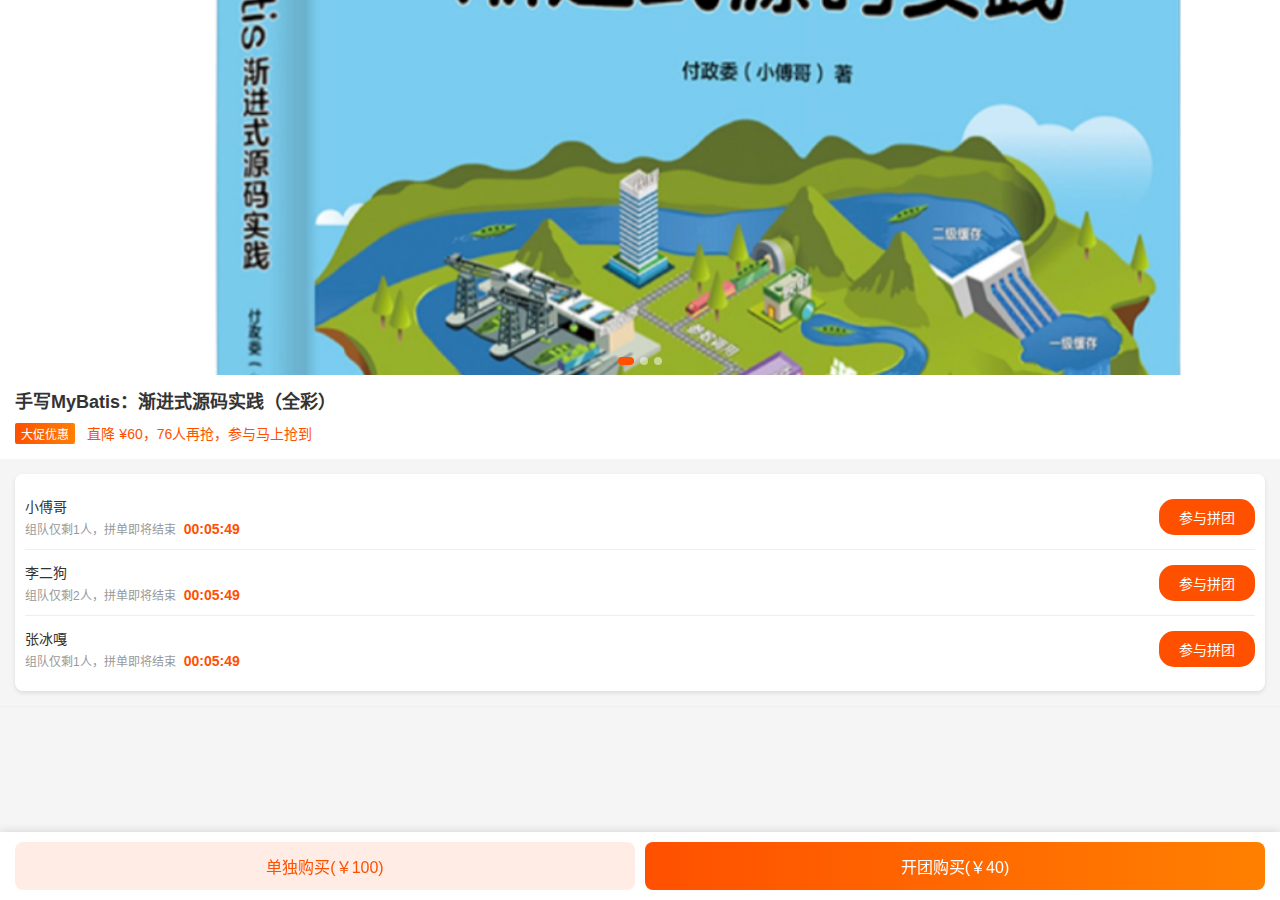
==== docs/dev-ops/nginx/html/index.html @ ea09f821 "拼团系统UI设计" ====
<!DOCTYPE html>
<html lang="zh-CN">
<head>
	<meta charset="UTF-8">
	<meta name="viewport" content="width=device-width, initial-scale=1.0">
	<title>小傅哥 - 拼团项目 - 商品详情页</title>
	<link rel="stylesheet" href="css/index.css">
</head>
<body>
<!-- 轮播图 -->
<div class="swiper-container">
	<div class="swiper-wrapper">
		<div class="swiper-slide"><img src="./images/sku-13811216-01.png"></div>
		<div class="swiper-slide"><img src="./images/sku-13811216-02.png"></div>
		<div class="swiper-slide"><img src="./images/sku-13811216-03.png"></div>
	</div>
	<div class="swiper-pagination"></div>
</div>

<!-- 商品信息 -->
<div class="product-info">
	<h1 class="product-title">手写MyBatis：渐进式源码实践（全彩）</h1>
	<span class="promotion-tag">大促优惠</span>
	<span class="promotion-text">直降 ¥60，76人再抢，参与马上抢到</span>
</div>

<!-- 修改后的拼单列表结构 -->
<div class="group-list">
	<div class="group-item">
		<div>
			<div class="user-info">小傅哥</div>
			<div class="group-status">
				<span>组队仅剩1人，拼单即将结束</span>
				<span class="countdown">00:05:49</span>
			</div>
		</div>
		<div class="right">
			<button class="group-btn" data-price="40">参与拼团</button>
		</div>
	</div>
	<div class="group-item">
		<div>
			<div class="user-info">李二狗</div>
			<div class="group-status">
				<span>组队仅剩2人，拼单即将结束</span>
				<span class="countdown">00:05:49</span>
			</div>
		</div>
		<div class="right">
			<button class="group-btn" data-price="40">参与拼团</button>
		</div>
	</div>
	<div class="group-item">
		<div>
			<div class="user-info">张冰嘎</div>
			<div class="group-status">
				<span>组队仅剩1人，拼单即将结束</span>
				<span class="countdown">00:05:49</span>
			</div>
		</div>
		<div class="right">
			<button class="group-btn" data-price="40">参与拼团</button>
		</div>
	</div>
</div>

<!-- 空白区域 -->
<div class="area"></div>

<!-- 底部操作栏 -->
<div class="action-bar">
	<button class="action-btn buy-alone" data-price="100">单独购买(￥100)</button>
	<button class="action-btn group-buy" data-price="40">开团购买(￥40)</button>
</div>

<!-- 支付弹窗 -->
<div id="paymentModal" class="modal">
	<div class="modal-content">
		<h2>请扫码支付</h2>
		<p id="paymentAmount"></p>
		<img src="./images/sku-13811216-04.png" alt="支付二维码" class="qr-code">
		<div class="button-group">
			<button id="cancelPayment">取消支付</button>
			<button id="completePayment">支付完成</button>
		</div>
	</div>
</div>

<script src="js/index.js"></script>
</body>
</html>
---- docs/dev-ops/nginx/html/css/index.css ----
* {
  margin: 0;
  padding: 0;
  box-sizing: border-box;
}

body {
  background: #f5f5f5;
  font-family: Arial, sans-serif;
}

/* 轮播图样式 */
.swiper-container {
  width: 100%;
  height: 375px;
  position: relative;
  overflow: hidden;
}

.swiper-wrapper {
  display: flex;
  transition: transform 0.3s;
}

.swiper-slide {
  flex: 0 0 100%;
  height: 375px;
}

.swiper-slide img {
  width: 100%;
  height: 100%;
  object-fit: cover;
}

.swiper-pagination {
  position: absolute;
  bottom: 10px;
  left: 50%;
  transform: translateX(-50%);
  display: flex;
  gap: 6px;
}

.swiper-dot {
  width: 8px;
  height: 8px;
  border-radius: 50%;
  background: rgba(255, 255, 255, 0.5);
  transition: all 0.3s;
}

.swiper-dot.active {
  background: #ff5000;
  width: 16px;
  border-radius: 4px;
}

/* 商品信息 */
.product-info {
  padding: 15px;
  background: white;
}

.product-title {
  font-size: 18px;
  color: #333;
  line-height: 1.4;
  margin-bottom: 8px;
}

.promotion-tag {
  display: inline-block;
  padding: 2px 6px;
  background: linear-gradient(90deg, #ff5000, #ff8000);
  color: white;
  border-radius: 2px;
  font-size: 12px;
  margin-right: 8px;
}

.promotion-text {
  font-size: 14px;
  color: #ff5000;
  margin: 8px 0;
}

/* 拼单列表 */
.group-list {
  margin: 15px;
  background: white;
  border-radius: 8px;
  padding: 10px;
  box-shadow: 0 2px 4px rgba(0, 0, 0, 0.1);
}

.group-item {
  display: flex;
  justify-content: space-between;
  align-items: center;
  padding: 12px 0;
  border-bottom: 1px solid #eee;
}

.group-item:last-child {
  border-bottom: none;
}

.group-status {
  display: flex;
  align-items: center;
  gap: 8px;
  font-size: 12px;
  color: #999;
  margin-top: 4px;
}

.countdown {
  color: #ff5000;
  font-weight: bold;
}

.right {
  display: flex;
  flex-direction: column;
  align-items: flex-end;
  gap: 4px;
}

.user-info {
  font-size: 14px;
  color: #333;
}

.group-status {
  font-size: 12px;
  color: #999;
  margin-top: 4px;
}

.group-btn {
  background: #ff5000;
  color: white;
  border: none;
  padding: 8px 20px;
  border-radius: 15px;
  font-size: 14px;
  cursor: pointer;
}

.countdown {
  font-size: 14px;
  color: #ff5000;
}

/* 价格区域 */
.area {
  padding: 30px;
  border-top: 1px solid #eee;
}

.original-price {
  font-size: 14px;
  color: #999;
  text-decoration: line-through;
  margin-right: 10px;
}

.discount-price {
  font-size: 24px;
  color: #ff5000;
  font-weight: bold;
}

/* 底部操作栏 */
.action-bar {
  position: fixed;
  bottom: 0;
  left: 0;
  right: 0;
  background: white;
  padding: 10px 15px;
  display: flex;
  gap: 10px;
  box-shadow: 0 -2px 8px rgba(0, 0, 0, 0.1);
}

.action-btn {
  flex: 1;
  padding: 12px;
  border: none;
  border-radius: 8px;
  font-size: 16px;
  cursor: pointer;
}

.buy-alone {
  background: #ffece5;
  color: #ff5000;
}

.group-buy {
  background: linear-gradient(90deg, #ff5000, #ff8000);
  color: white;
}

/* 支付弹窗样式 */
.modal {
  display: none;
  position: fixed;
  z-index: 1;
  left: 0;
  top: 0;
  width: 100%;
  height: 100%;
  background-color: rgba(0, 0, 0, 0.4);
}

.modal-content {
  background-color: #fefefe;
  margin: 15% auto;
  padding: 20px;
  border: 1px solid #888;
  width: 80%;
  max-width: 400px;
  text-align: center;
  border-radius: 5px;
}

.qr-code {
  width: 200px;
  height: 200px;
  margin: 20px 0;
}

.button-group {
  display: flex;
  justify-content: space-around;
  margin-top: 20px;
}

.button-group button {
  padding: 10px 20px;
  border: none;
  border-radius: 5px;
  cursor: pointer;
}

#cancelPayment {
  background-color: #f0f0f0;
  color: #333;
}

#completePayment {
  background-color: #4caf50;
  color: white;
}
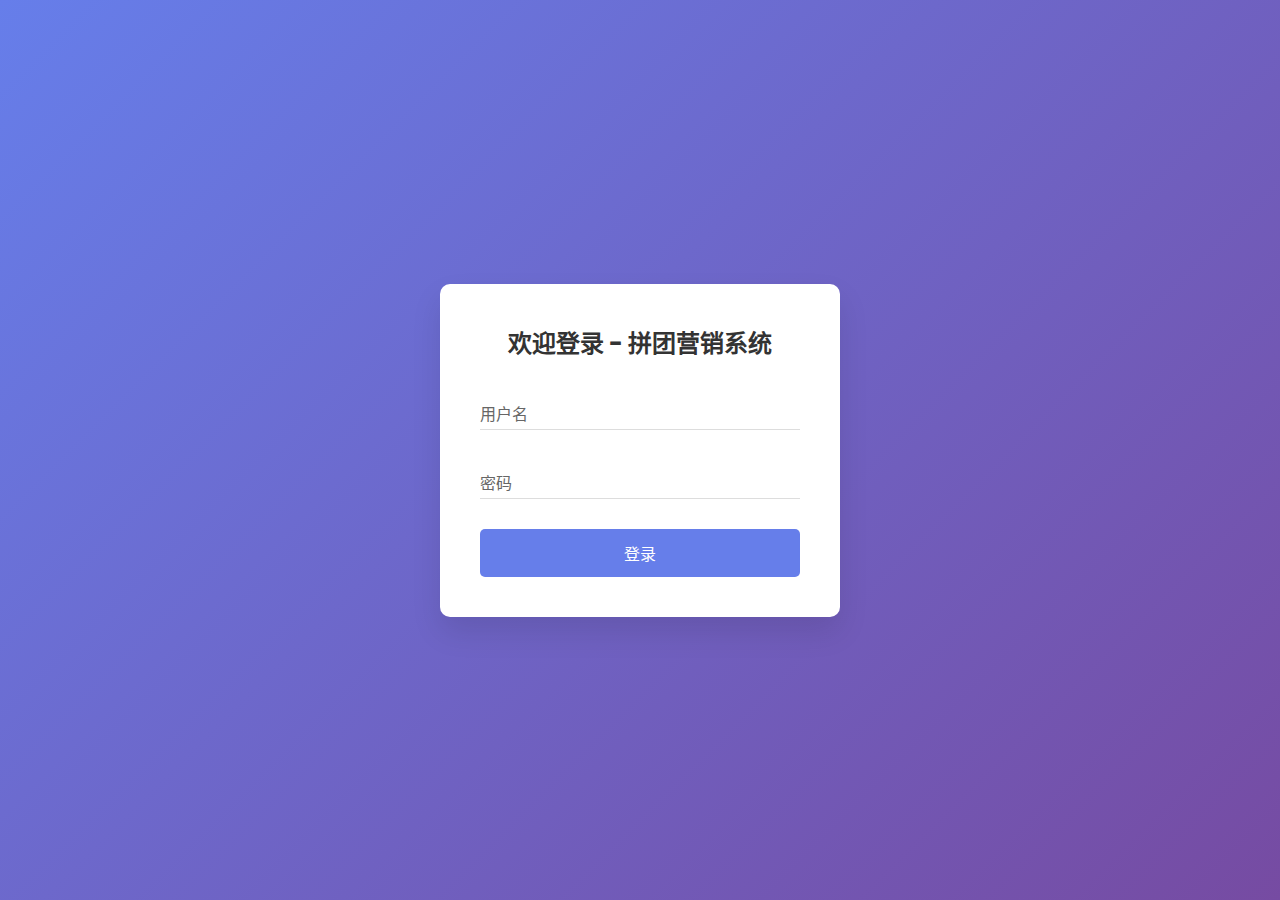
==== commit 6c534510: "交易API对接" ====
--- a/docs/dev-ops/nginx/html/index.html
+++ b/docs/dev-ops/nginx/html/index.html
@@ -5,6 +5,7 @@
 	<meta name="viewport" content="width=device-width, initial-scale=1.0">
 	<title>小傅哥 - 拼团项目 - 商品详情页</title>
 	<link rel="stylesheet" href="css/index.css">
+
 </head>
 <body>
 <!-- 轮播图 -->
@@ -21,47 +22,12 @@
 <div class="product-info">
 	<h1 class="product-title">手写MyBatis：渐进式源码实践（全彩）</h1>
 	<span class="promotion-tag">大促优惠</span>
-	<span class="promotion-text">直降 ¥60，76人再抢，参与马上抢到</span>
-</div>
-
-<!-- 修改后的拼单列表结构 -->
+	<span class="promotion-text"></span> <!-- 动态填充促销文本 -->
+</div>
+
+<!-- 拼单列表容器 -->
 <div class="group-list">
-	<div class="group-item">
-		<div>
-			<div class="user-info">小傅哥</div>
-			<div class="group-status">
-				<span>组队仅剩1人，拼单即将结束</span>
-				<span class="countdown">00:05:49</span>
-			</div>
-		</div>
-		<div class="right">
-			<button class="group-btn" data-price="40">参与拼团</button>
-		</div>
-	</div>
-	<div class="group-item">
-		<div>
-			<div class="user-info">李二狗</div>
-			<div class="group-status">
-				<span>组队仅剩2人，拼单即将结束</span>
-				<span class="countdown">00:05:49</span>
-			</div>
-		</div>
-		<div class="right">
-			<button class="group-btn" data-price="40">参与拼团</button>
-		</div>
-	</div>
-	<div class="group-item">
-		<div>
-			<div class="user-info">张冰嘎</div>
-			<div class="group-status">
-				<span>组队仅剩1人，拼单即将结束</span>
-				<span class="countdown">00:05:49</span>
-			</div>
-		</div>
-		<div class="right">
-			<button class="group-btn" data-price="40">参与拼团</button>
-		</div>
-	</div>
+	<!-- 动态生成拼团列表 -->
 </div>
 
 <!-- 空白区域 -->
@@ -69,24 +35,273 @@
 
 <!-- 底部操作栏 -->
 <div class="action-bar">
-	<button class="action-btn buy-alone" data-price="100">单独购买(￥100)</button>
-	<button class="action-btn group-buy" data-price="40">开团购买(￥40)</button>
+	<button class="action-btn buy-alone"></button>
+	<button class="action-btn group-buy"></button>
 </div>
 
 <!-- 支付弹窗 -->
 <div id="paymentModal" class="modal">
 	<div class="modal-content">
 		<h2>请扫码支付</h2>
-		<p id="paymentAmount"></p>
+		<br/>
+		<p id="paymentAmount" style="color:red;"></p>
 		<img src="./images/sku-13811216-04.png" alt="支付二维码" class="qr-code">
+		<p id="outTradeNo"></p>
 		<div class="button-group">
 			<button id="cancelPayment">取消支付</button>
 			<button id="completePayment">支付完成</button>
 		</div>
 	</div>
 </div>
-
 <script src="js/index.js"></script>
+<script>
+  document.addEventListener('DOMContentLoaded', function () {
+    // 根据测试诉求，设置基础地址
+    var baseUrl = "http://127.0.0.1:8091";
+
+    // 获取信息
+    var userId = getCookie("username");
+    if (!userId) {
+      window.location.href = "login.html"; // 跳转到登录页
+      return;
+    }
+
+    // 定义交易单号，如果交易单号不为空，则当前用户已参与拼团交易
+    let outTradeNo = "";
+
+    // 请求接口数据
+    fetch(baseUrl + '/api/v1/gbm/index/query_group_buy_market_config', {
+      method: 'POST',
+      headers: {
+        'Content-Type': 'application/json',
+      },
+      body: JSON.stringify({
+        userId: userId,
+        source: "s01",
+        channel: "c01",
+        goodsId: "9890001"
+      })
+    })
+      .then(response => response.json())
+      .then(res => {
+        if (res.code !== '0000') return;
+
+        const {goods, teamList, teamStatistic} = res.data;
+        const groupList = document.querySelector('.group-list');
+        const promotionText = document.querySelector('.promotion-text');
+
+        // 更新促销信息
+        promotionText.textContent = `直降 ¥${goods.deductionPrice.toFixed(0)}，${teamStatistic.allTeamUserCount}人再抢，参与马上抢到`;
+
+        // 清空并生成拼团列表
+        groupList.innerHTML = '';
+
+        if (teamList.length === 0) {
+          groupList.innerHTML = `
+                <div class="group-item empty-tips">
+                    <div class="tips-content">
+                        小伙伴，赶紧去开团吧，做村里最靓的仔！🎉
+                    </div>
+                </div>
+            `;
+        } else {
+          teamList.forEach(team => {
+            const remaining = team.targetCount - team.lockCount;
+            // 判断当前用户ID是否为登录用户ID
+            if (userId === team.userId) {
+              outTradeNo = team.outTradeNo;
+            }
+
+            groupList.innerHTML += `
+                    <div class="group-item">
+                        <div>
+                            <div class="user-info" data-teamId="${team.teamId}">${team.userId}</div>
+                            <div class="group-status">
+                                <span>组队仅剩${remaining}人，拼单即将结束</span>
+                                <span class="countdown">${team.validTimeCountdown}</span>
+                            </div>
+                        </div>
+                        <div class="right">
+                            <button class="group-btn" data-price="${goods.payPrice.toFixed(0)}">参与拼团</button>
+                        </div>
+                    </div>
+                `;
+          });
+        }
+
+        // 更新底部按钮
+        const buyAloneBtn = document.querySelector('.buy-alone');
+        const groupBuyBtn = document.querySelector('.group-buy');
+        buyAloneBtn.textContent = `单独购买(￥${goods.originalPrice.toFixed(0)})`;
+        buyAloneBtn.dataset.price = goods.originalPrice;
+        groupBuyBtn.textContent = `开团购买(￥${goods.payPrice.toFixed(0)})`;
+        groupBuyBtn.dataset.price = goods.payPrice;
+
+        // 绑定支付事件[拼团购买]
+        document.querySelectorAll('.group-btn, .group-buy').forEach(btn => {
+          btn.addEventListener('click', function () {
+
+            // 如果有值，则直接展示支付按钮
+            if (outTradeNo) {
+              // 显示支付弹窗
+              document.getElementById('paymentAmount').textContent =
+                `￥${this.dataset.price}`;
+              document.getElementById('outTradeNo').textContent =
+                outTradeNo;
+              document.getElementById('paymentModal').style.display = 'block';
+              return;
+            }
+
+            // 获取拼团ID
+            let teamId = null;
+            if (this.classList.contains('group-btn')) {
+              const groupItem = this.closest('.group-item');
+              const userInfo = groupItem.querySelector('.user-info');
+              teamId = userInfo.dataset.teamid;
+            }
+
+            outTradeNo = generateRandomNumber(12);
+
+            // 构造请求数据（假设activityId和goodsId从按钮dataset获取）
+            const postData = {
+              userId: userId,
+              teamId: teamId,
+              activityId: 100123,
+              goodsId: "9890001",
+              source: "s01",
+              channel: "c01",
+              outTradeNo: outTradeNo,
+              notifyUrl: baseUrl + "/api/v1/test/group_buy_notify"
+            };
+
+            // 调用支付接口
+            fetch(baseUrl + '/api/v1/gbm/trade/lock_market_pay_order', {
+              method: 'POST',
+              headers: {
+                'content-type': 'application/json'
+              },
+              body: JSON.stringify(postData)
+            })
+              .then(response => response.json())
+              .then(res => {
+                if (res.code !== '0000') {
+                  // 失败，清空交易ID
+                  outTradeNo = null;
+                  alert(res.code + "：" + res.info);
+                  return;
+                }
+
+                // 显示支付弹窗
+                document.getElementById('paymentAmount').textContent =
+                  `￥${this.dataset.price}`;
+                document.getElementById('outTradeNo').textContent =
+                  outTradeNo;
+                document.getElementById('paymentModal').style.display = 'block';
+              })
+              .catch(error => {
+                console.error('支付请求失败:', error);
+              });
+          });
+        });
+
+        // 启动倒计时
+        document.querySelectorAll('.countdown').forEach(el => {
+          new Countdown(el, el.textContent);
+        });
+
+      });
+
+    // 支付模块
+    const modal = document.getElementById("paymentModal")
+    const paymentAmount = document.getElementById("paymentAmount")
+    const cancelPayment = document.getElementById("cancelPayment")
+    const completePayment = document.getElementById("completePayment")
+
+    // 获取所有的按钮
+    const buttons = document.querySelectorAll(".buy-alone")
+
+    // 为每个按钮添加点击事件
+    buttons.forEach((button) => {
+      button.addEventListener("click", function () {
+        var userId = getCookie("username");
+        if (!userId) {
+          window.location.href = "login.html"; // 跳转到登录页
+          return;
+        }
+
+        const price = this.getAttribute("data-price")
+        showPaymentModal(price)
+      })
+    })
+
+    // 显示支付弹窗
+    function showPaymentModal(price) {
+      paymentAmount.textContent = `支付金额：￥${price}`
+      modal.style.display = "block"
+    }
+
+    // 隐藏支付弹窗
+    function hidePaymentModal() {
+      modal.style.display = "none"
+    }
+
+    // 取消支付
+    cancelPayment.addEventListener("click", hidePaymentModal)
+
+    // 支付完成
+    completePayment.addEventListener("click", () => {
+      // 生成符合要求的交易时间格式
+      const formatTime = date => date.toISOString()
+        .replace(/T/, ' ')
+        .replace(/\..+/, '')
+        .substr(0, 19);
+
+      // 构造请求参数
+      const postData = {
+        source: "s01",       // 保持与锁定订单时一致
+        channel: "c01",      // 保持与锁定订单时一致
+        userId: userId,
+        outTradeNo: outTradeNo,
+        outTradeTime: new Date()
+      };
+
+      // 调用结算接口
+      fetch(baseUrl + '/api/v1/gbm/trade/settlement_market_pay_order', {
+        method: 'POST',
+        headers: {
+          'content-type': 'application/json'
+        },
+        body: JSON.stringify(postData)
+      })
+        .then(response => response.json())
+        .then(res => {
+          outTradeNo = null;
+          if (res.code === '0000') {
+            alert('支付&结算成功！');
+            window.location.reload(); // 支付成功后刷新页面
+          } else {
+            alert(`支付&结算失败：${res.info || '未知错误'}`);
+          }
+        })
+        .catch(error => {
+          console.error('接口请求失败:', error);
+          alert('网络异常，请检查连接');
+        })
+        .finally(() => {
+          hidePaymentModal(); // 始终关闭弹窗
+        });
+
+    })
+
+    // 点击弹窗外部关闭弹窗
+    window.addEventListener("click", (event) => {
+      if (event.target === modal) {
+        hidePaymentModal()
+      }
+    })
+
+  });
+</script>
+
 </body>
 </html>
-
--- a/docs/dev-ops/nginx/html/css/index.css
+++ b/docs/dev-ops/nginx/html/css/index.css
@@ -255,3 +255,18 @@
   background-color: #4caf50;
   color: white;
 }
+
+/* 空状态提示 */
+.group-item.empty-tips {
+  text-align: center;
+  padding: 20px;
+  background: #f8f8f8;
+  border-radius: 8px;
+  margin: 10px;
+}
+
+.tips-content {
+  color: #666;
+  font-size: 14px;
+  letter-spacing: 1px;
+}
